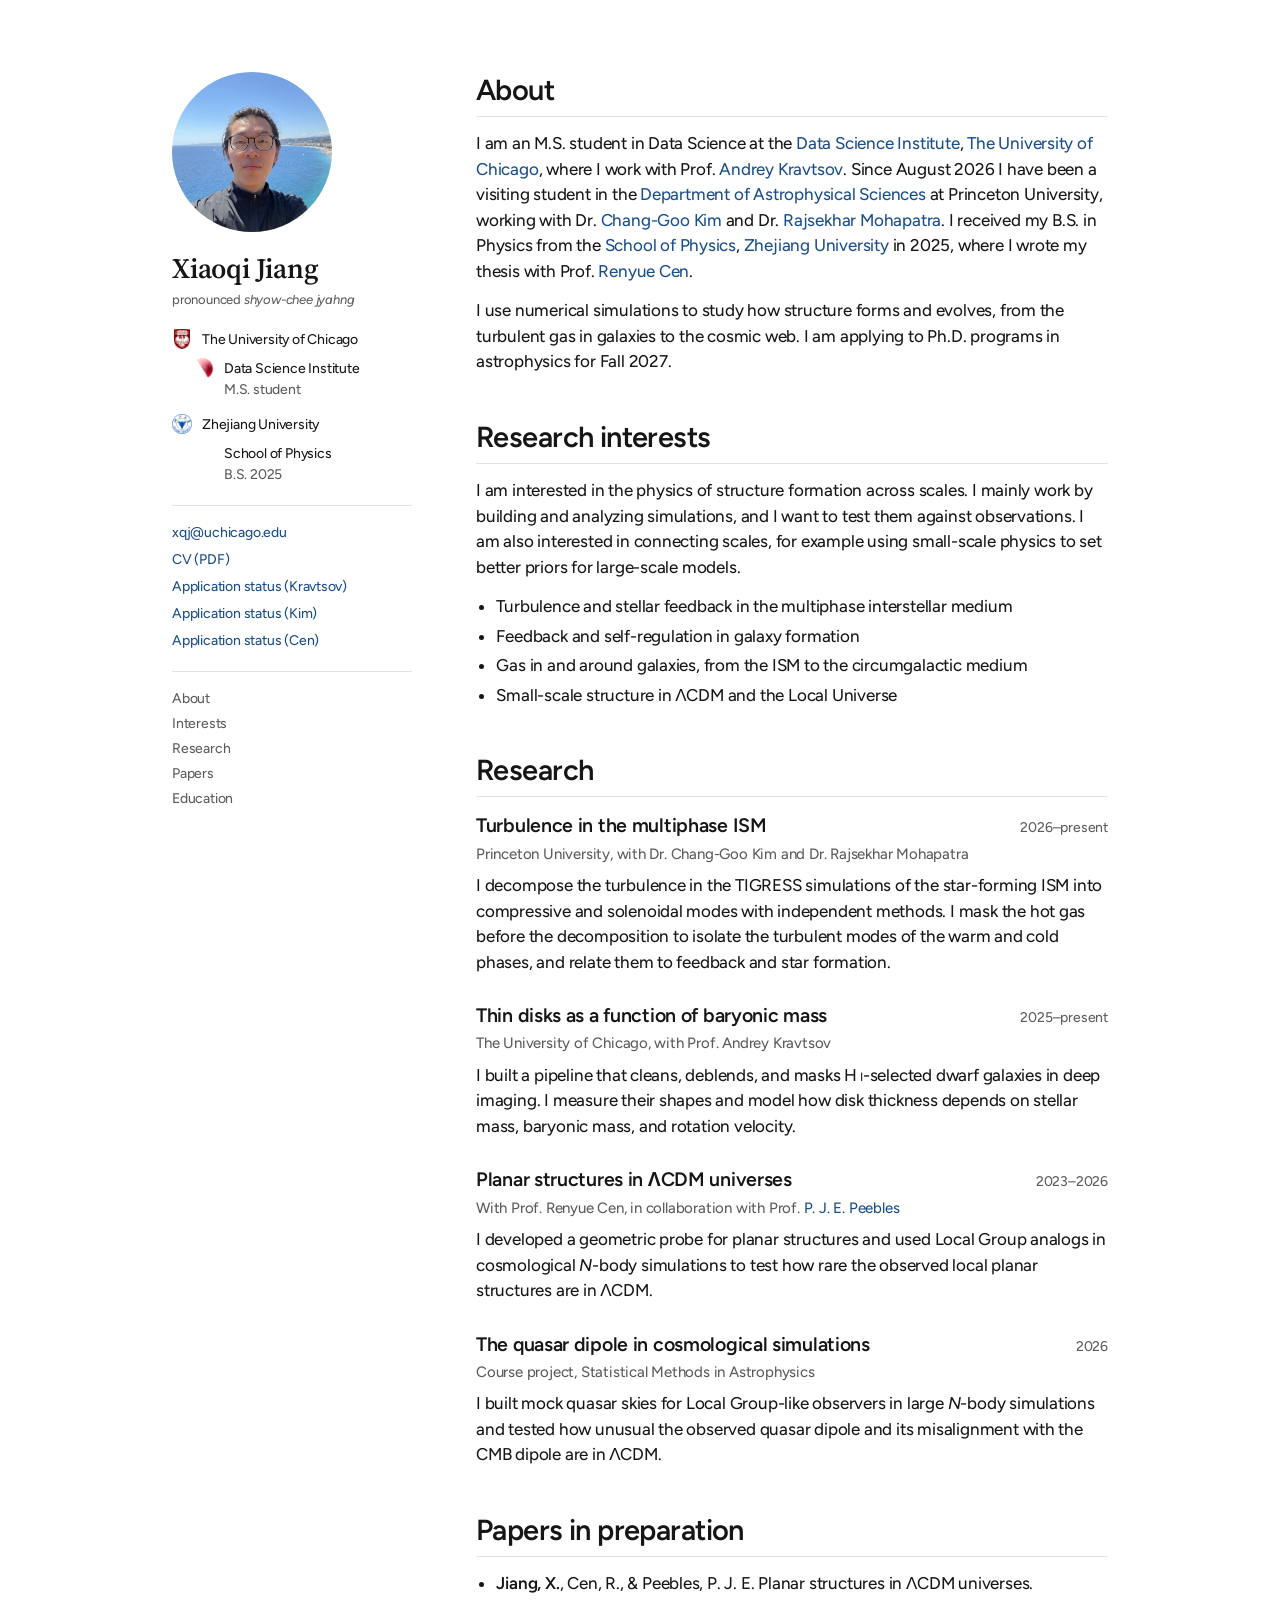
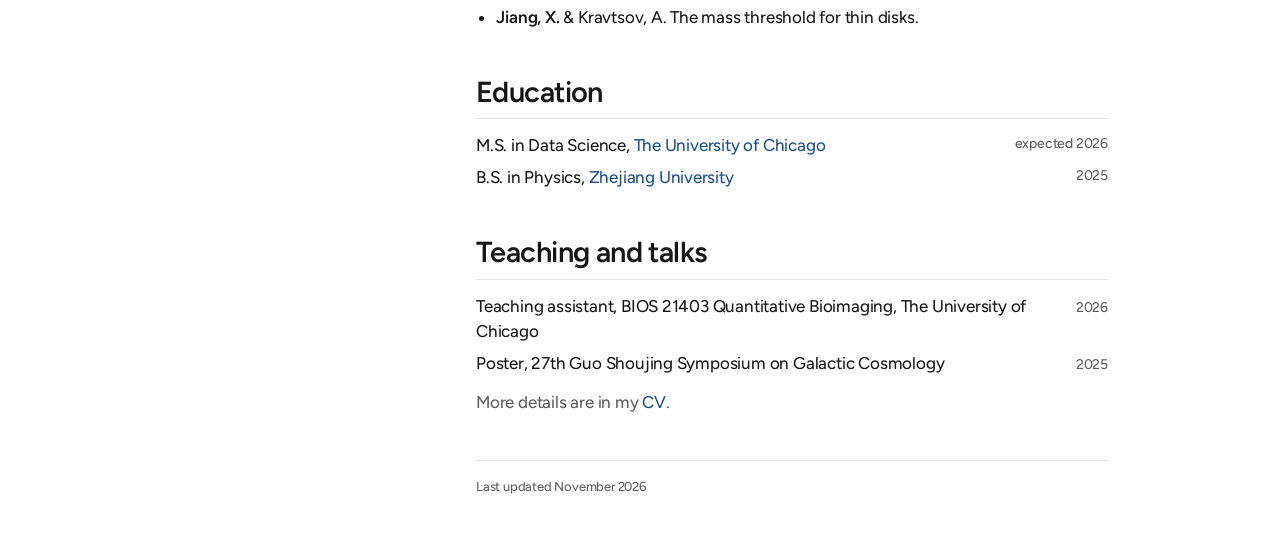
==== index.html @ a70be1e3 "Applications: one page per recommender; homepage links" ====
<!doctype html>
<html lang="en">
<head>
  <meta charset="utf-8">
  <meta name="viewport" content="width=device-width, initial-scale=1">
  <title>Xiaoqi Jiang</title>
  <meta name="description" content="Xiaoqi Jiang. Astrophysics, numerical simulations, turbulence in the interstellar medium, and structure formation.">
  <link rel="preconnect" href="https://fonts.googleapis.com">
  <link rel="preconnect" href="https://fonts.gstatic.com" crossorigin>
  <link href="https://fonts.googleapis.com/css2?family=Figtree:ital,wght@0,300..800;1,300..800&family=Source+Serif+4:opsz,wght@8..60,600&display=swap" rel="stylesheet">
  <link rel="stylesheet" href="style.css">
</head>
<body>
  <div class="page">

    <aside class="sidebar">
      <img class="avatar" src="photo.jpg" alt="Xiaoqi Jiang">
      <h1 class="name">Xiaoqi Jiang</h1>
      <p class="pron">pronounced <em>shyow-chee jyahng</em></p>
      <div class="affil">
        <div class="org"><img src="img/uchicago.png" alt=""><span><a href="https://www.uchicago.edu/">The University of Chicago</a></span></div>
        <div class="org sub"><img src="img/dsi.png" alt=""><span><a href="https://datascience.uchicago.edu/">Data Science Institute</a><br><span class="deg">M.S. student</span></span></div>
        <div class="org prev"><img src="img/zju.png" alt=""><span><a href="https://www.zju.edu.cn/english/">Zhejiang University</a></span></div>
        <div class="org sub"><span></span><span><a href="https://physics.zju.edu.cn/">School of Physics</a><br><span class="deg">B.S. 2025</span></span></div>
      </div>

      <ul class="links">
        <li><a href="mailto:xqj@uchicago.edu">xqj@uchicago.edu</a></li>
        <li><a href="CV_Xiaoqi_Jiang.pdf">CV (PDF)</a></li>
        <li><a href="applications/kravtsov/">Application status (Kravtsov)</a></li>
        <li><a href="applications/kim/">Application status (Kim)</a></li>
        <li><a href="applications/cen/">Application status (Cen)</a></li>
        <!-- <li><a href="https://orcid.org/0000-0000-0000-0000">ORCID</a></li> -->
        <!-- <li><a href="https://ui.adsabs.harvard.edu/">ADS</a></li> -->
      </ul>

      <nav class="toc">
        <a href="#about">About</a>
        <a href="#interests">Interests</a>
        <a href="#research">Research</a>
        <a href="#papers">Papers</a>
        <a href="#education">Education</a>
      </nav>
    </aside>

    <main>

      <section id="about">
        <h2>About</h2>
        <p>
          I am an M.S. student in Data Science at the <a href="https://datascience.uchicago.edu/">Data Science Institute</a>,
          <a href="https://www.uchicago.edu/">The University of Chicago</a>, where I work with Prof. <a href="https://astro.uchicago.edu/~andrey/">Andrey Kravtsov</a>.
          Since August 2026 I have been a visiting student in the <a href="https://web.astro.princeton.edu/">Department of Astrophysical Sciences</a>
          at Princeton University, working with Dr. <a href="https://changgoo.github.io/">Chang-Goo Kim</a> and Dr. <a href="https://rajsekhar33.github.io/">Rajsekhar Mohapatra</a>.
          I received my B.S. in Physics from the <a href="https://physics.zju.edu.cn/">School of Physics</a>, <a href="https://www.zju.edu.cn/english/">Zhejiang University</a> in 2025,
          where I wrote my thesis with Prof. <a href="https://person.zju.edu.cn/0021210">Renyue Cen</a>.
        </p>
        <p>
          I use numerical simulations to study how structure forms and evolves, from the turbulent gas
          in galaxies to the cosmic web. I am applying to Ph.D. programs in astrophysics for Fall 2027.
        </p>
      </section>

      <section id="interests">
        <h2>Research interests</h2>
        <p>
          I am interested in the physics of structure formation across scales. I mainly work by building
          and analyzing simulations, and I want to test them against observations. I am also interested in
          connecting scales, for example using small-scale physics to set better priors for large-scale models.
        </p>
        <ul class="topics">
          <li>Turbulence and stellar feedback in the multiphase interstellar medium</li>
          <li>Feedback and self-regulation in galaxy formation</li>
          <li>Gas in and around galaxies, from the ISM to the circumgalactic medium</li>
          <li>Small-scale structure in &Lambda;CDM and the Local Universe</li>
        </ul>
      </section>

      <section id="research">
        <h2>Research</h2>

        <article class="project">
          <header>
            <h3>Turbulence in the multiphase ISM</h3>
            <span class="date">2026&ndash;present</span>
          </header>
          <p class="meta">Princeton University, with Dr. Chang-Goo Kim and Dr. Rajsekhar Mohapatra</p>
          <p>
            I decompose the turbulence in the TIGRESS simulations of the star-forming ISM into compressive
            and solenoidal modes with independent methods. I mask the hot gas before the decomposition to
            isolate the turbulent modes of the warm and cold phases, and relate them to feedback and star formation.
          </p>
        </article>

        <article class="project">
          <header>
            <h3>Thin disks as a function of baryonic mass</h3>
            <span class="date">2025&ndash;present</span>
          </header>
          <p class="meta">The University of Chicago, with Prof. Andrey Kravtsov</p>
          <p>
            I built a pipeline that cleans, deblends, and masks H&thinsp;<span class="sc">i</span>-selected
            dwarf galaxies in deep imaging. I measure their shapes and model how disk thickness depends on
            stellar mass, baryonic mass, and rotation velocity.
          </p>
        </article>

        <article class="project">
          <header>
            <h3>Planar structures in &Lambda;CDM universes</h3>
            <span class="date">2023&ndash;2026</span>
          </header>
          <p class="meta">With Prof. Renyue Cen, in collaboration with Prof. <a href="https://phy.princeton.edu/people/p-james-peebles">P. J. E. Peebles</a></p>
          <p>
            I developed a geometric probe for planar structures and used Local Group analogs in cosmological
            <em>N</em>-body simulations to test how rare the observed local planar structures are in &Lambda;CDM.
          </p>
        </article>

        <article class="project">
          <header>
            <h3>The quasar dipole in cosmological simulations</h3>
            <span class="date">2026</span>
          </header>
          <p class="meta">Course project, Statistical Methods in Astrophysics</p>
          <p>
            I built mock quasar skies for Local Group-like observers in large <em>N</em>-body simulations and
            tested how unusual the observed quasar dipole and its misalignment with the CMB dipole are in &Lambda;CDM.
          </p>
        </article>
      </section>

      <section id="papers">
        <h2>Papers in preparation</h2>
        <ul class="papers">
          <li><strong>Jiang, X.</strong>, Cen, R., &amp; Peebles, P. J. E. Planar structures in &Lambda;CDM universes.</li>
          <li><strong>Jiang, X.</strong> &amp; Kravtsov, A. The mass threshold for thin disks.</li>
        </ul>
      </section>

      <section id="education">
        <h2>Education</h2>
        <dl class="edu">
          <dt>M.S. in Data Science, <a href="https://www.uchicago.edu/">The University of Chicago</a></dt>
          <dd>expected 2026</dd>
          <dt>B.S. in Physics, <a href="https://www.zju.edu.cn/english/">Zhejiang University</a></dt>
          <dd>2025</dd>
        </dl>
      </section>

      <section id="other">
        <h2>Teaching and talks</h2>
        <ul class="plain">
          <li>Teaching assistant, BIOS 21403 Quantitative Bioimaging, The University of Chicago <span class="date">2026</span></li>
          <li>Poster, 27th Guo Shoujing Symposium on Galactic Cosmology <span class="date">2025</span></li>
        </ul>
        <p class="note">More details are in my <a href="CV_Xiaoqi_Jiang.pdf">CV</a>.</p>
      </section>

      <footer>Last updated November 2026</footer>
    </main>

  </div>
</body>
</html>
---- style.css ----
:root {
  color-scheme: light;
  --bg: #ffffff;
  --text: #161616;
  --muted: #5c5c5c;
  --rule: #e3e3e3;
  --accent: #1a4e8a;
  --font: Figtree, -apple-system, "Helvetica Neue", Arial, sans-serif;
}

* { box-sizing: border-box; }

html { scroll-behavior: smooth; }

body {
  margin: 0;
  background: var(--bg);
  color: var(--text);
  font-family: var(--font);
  font-size: 17px;
  font-weight: 450;
  line-height: 1.5;
  letter-spacing: -0.012em;
  -webkit-font-smoothing: antialiased;
}

a { color: var(--accent); text-decoration: none; }
a:hover { text-decoration: underline; text-underline-offset: 2px; }

.page {
  max-width: 1000px;
  margin: 0 auto;
  padding: 72px 32px 48px;
  display: grid;
  grid-template-columns: 240px 1fr;
  gap: 64px;
}

/* sidebar */

.sidebar {
  position: sticky;
  top: 72px;
  align-self: start;
  font-size: 14px;
  line-height: 1.5;
}

.avatar {
  display: block;
  width: 160px;
  height: 160px;
  border-radius: 50%;
  object-fit: cover;
  margin-bottom: 20px;
}

.name {
  font-family: "Source Serif 4", Georgia, "Times New Roman", serif;
  font-weight: 600;
  font-size: 28px;
  line-height: 1.2;
  margin: 0 0 4px;
}

.pron { color: var(--muted); margin: 0 0 20px; font-size: 13px; }

.affil { margin: 0; }
.org {
  display: grid;
  grid-template-columns: 22px 1fr;
  column-gap: 8px;
  align-items: start;
}
.org img { width: 20px; height: 20px; object-fit: contain; margin-top: 0; }
.org.sub { margin: 8px 0 0 22px; }
.org .deg { color: var(--muted); }
.org.prev { margin-top: 14px; }
.org a { color: var(--text); }
.org a:hover { color: var(--accent); }
strong, b { font-weight: 600; }

.links {
  list-style: none;
  padding: 16px 0 0;
  margin: 20px 0 0;
  border-top: 1px solid var(--rule);
}
.links li { margin-bottom: 6px; }

.toc {
  display: flex;
  flex-direction: column;
  gap: 4px;
  margin-top: 20px;
  padding-top: 16px;
  border-top: 1px solid var(--rule);
}
.toc a { color: var(--muted); }
.toc a:hover { color: var(--accent); text-decoration: none; }

/* main */

main { min-width: 0; }

section { margin-bottom: 44px; }

h2 {
  font-size: 29px;
  font-weight: 600;
  line-height: 1.25;
  letter-spacing: -0.02em;
  margin: 0 0 14px;
  padding-bottom: 8px;
  border-bottom: 1px solid var(--rule);
}

p { margin: 0 0 14px; }

.topics { margin: 8px 0 0; padding-left: 1.2em; }
.topics li { margin-bottom: 4px; }

.project { margin-bottom: 26px; }
.project header {
  display: flex;
  justify-content: space-between;
  align-items: baseline;
  gap: 16px;
}
.project h3 {
  font-size: 19.5px;
  letter-spacing: -0.015em;
  font-weight: 600;
  margin: 0;
}
.meta {
  color: var(--muted);
  font-size: 15px;
  margin: 2px 0 8px;
}

.date {
  font-size: 14px;
  color: var(--muted);
  white-space: nowrap;
}

.papers { padding-left: 1.2em; margin: 0; }
.papers li { margin-bottom: 8px; }

.edu {
  display: grid;
  grid-template-columns: 1fr auto;
  gap: 6px 16px;
  margin: 0;
}
.edu dd { margin: 0; text-align: right; font-size: 14px; color: var(--muted); align-self: baseline; }

.plain { list-style: none; padding: 0; margin: 0 0 14px; }
.plain li {
  display: flex;
  justify-content: space-between;
  align-items: baseline;
  gap: 16px;
  margin-bottom: 6px;
}

.note { color: var(--muted); }

.sc { font-variant: small-caps; }

footer {
  font-size: 13px;
  color: var(--muted);
  border-top: 1px solid var(--rule);
  padding-top: 16px;
}

/* narrow screens */

@media (max-width: 760px) {
  .page {
    grid-template-columns: 1fr;
    gap: 32px;
    padding: 40px 22px 32px;
  }
  .sidebar { position: static; }
  .toc { flex-direction: row; flex-wrap: wrap; gap: 4px 16px; }
  .project header, .plain li { flex-direction: column; gap: 0; }
}
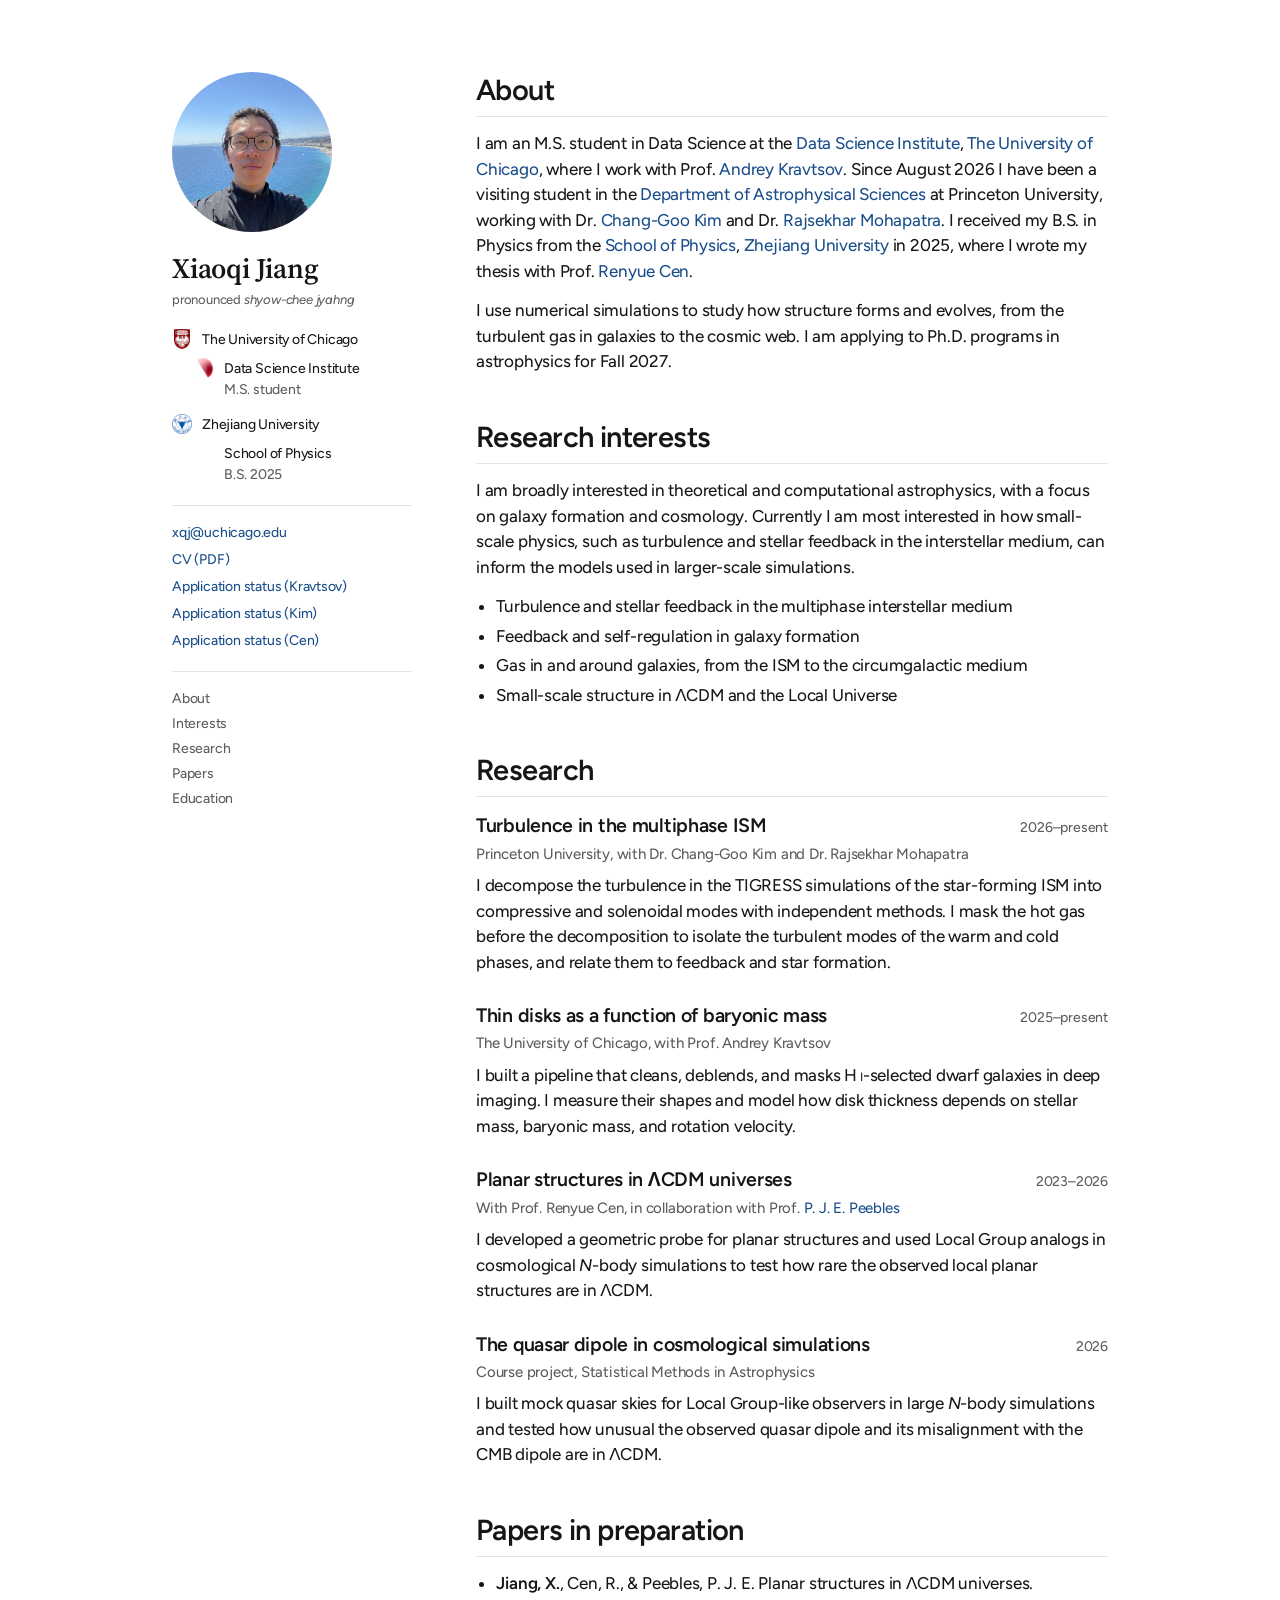
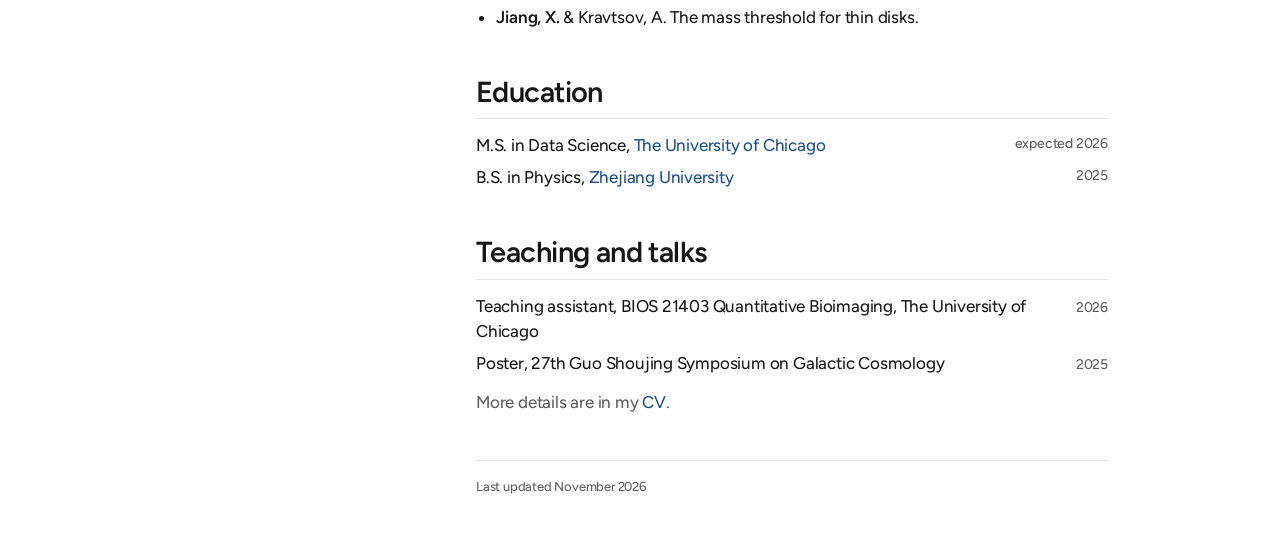
==== commit 0e7cfd8c: "Broaden research interests paragraph" ====
--- a/index.html
+++ b/index.html
@@ -64,9 +64,10 @@
       <section id="interests">
         <h2>Research interests</h2>
         <p>
-          I am interested in the physics of structure formation across scales. I mainly work by building
-          and analyzing simulations, and I want to test them against observations. I am also interested in
-          connecting scales, for example using small-scale physics to set better priors for large-scale models.
+          I am broadly interested in theoretical and computational astrophysics, with a focus on galaxy
+          formation and cosmology. Currently I am most interested in how small-scale physics, such as
+          turbulence and stellar feedback in the interstellar medium, can inform the models used in
+          larger-scale simulations.
         </p>
         <ul class="topics">
           <li>Turbulence and stellar feedback in the multiphase interstellar medium</li>
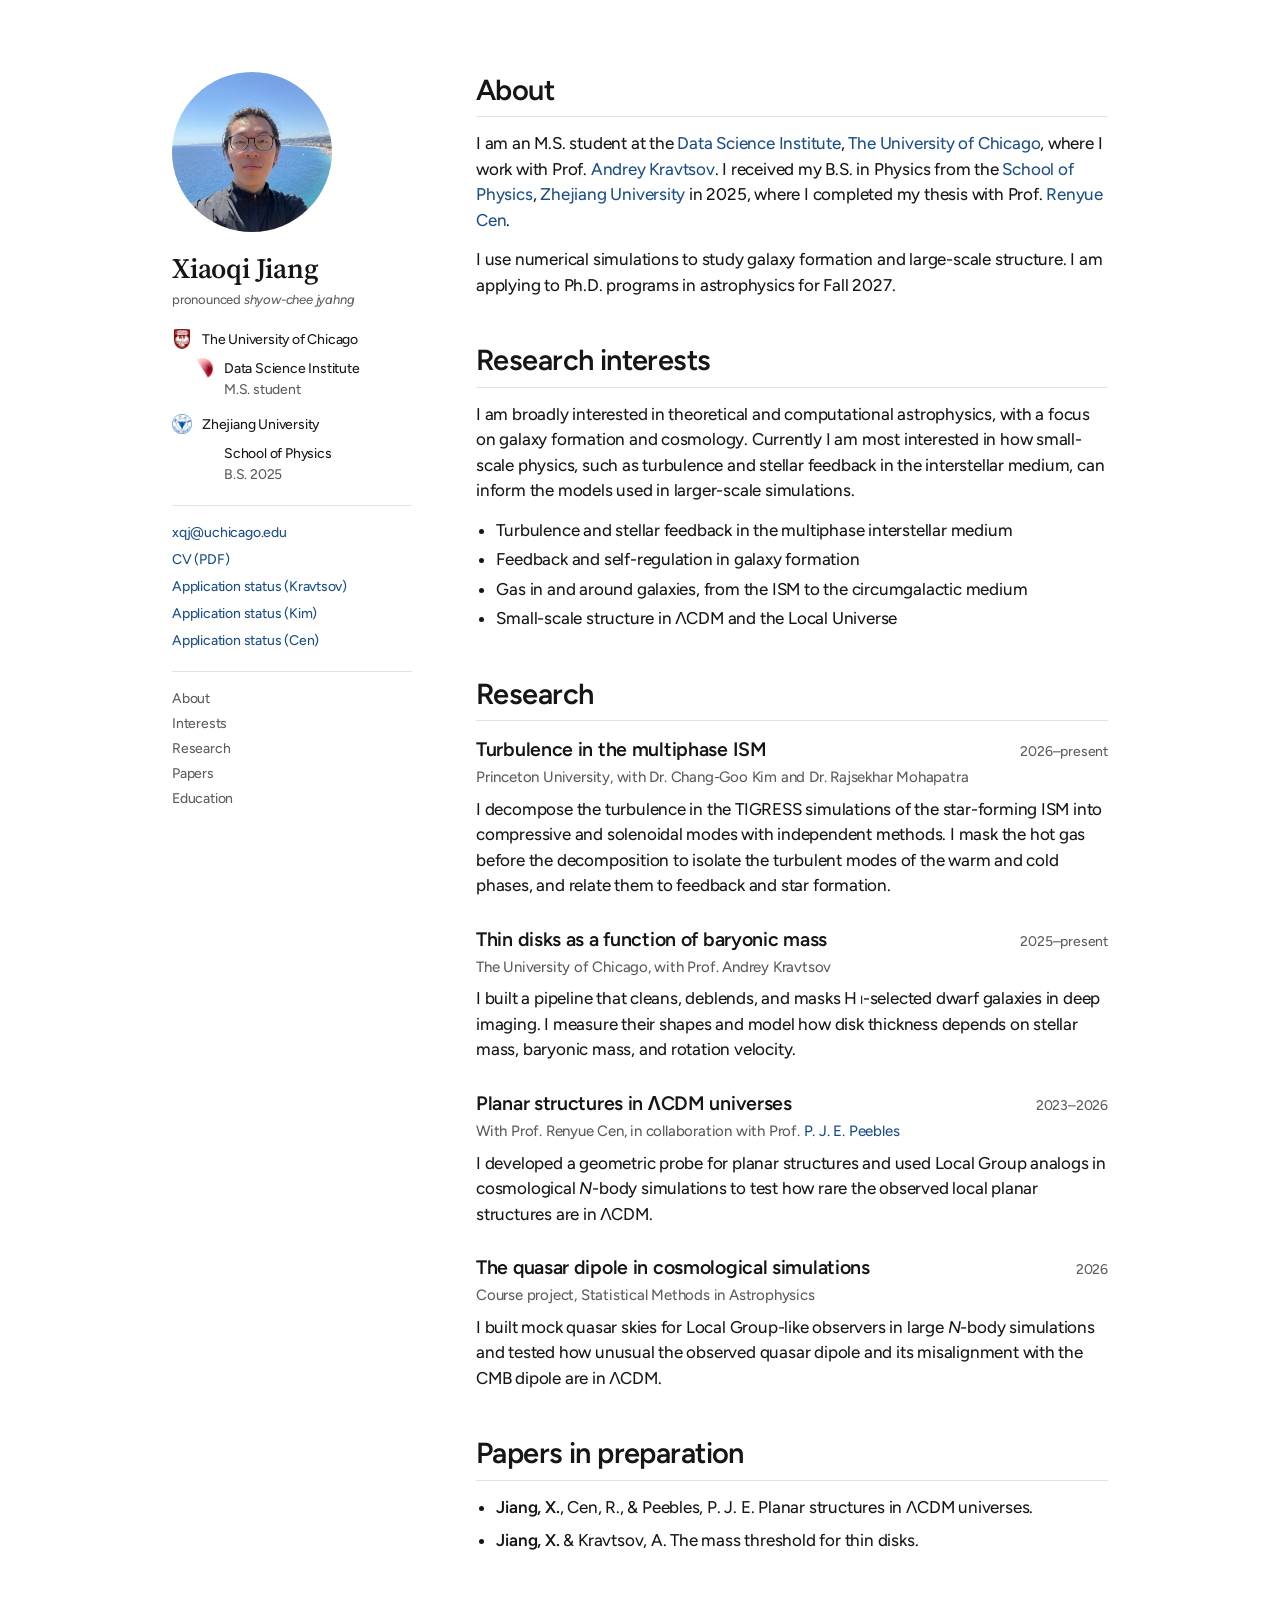
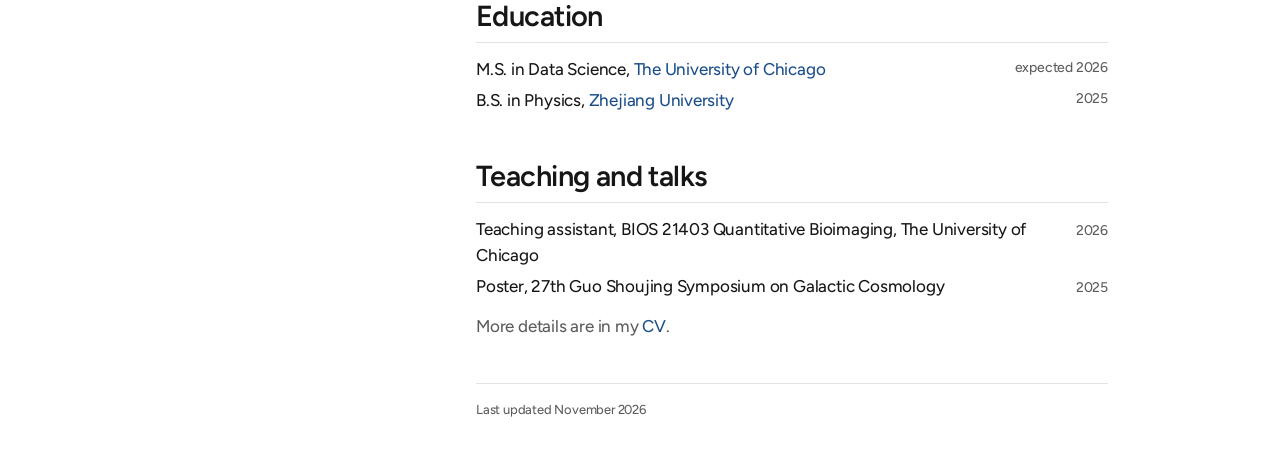
==== commit 8afdbd8e: "Update About section" ====
--- a/index.html
+++ b/index.html
@@ -48,16 +48,14 @@
       <section id="about">
         <h2>About</h2>
         <p>
-          I am an M.S. student in Data Science at the <a href="https://datascience.uchicago.edu/">Data Science Institute</a>,
+          I am an M.S. student at the <a href="https://datascience.uchicago.edu/">Data Science Institute</a>,
           <a href="https://www.uchicago.edu/">The University of Chicago</a>, where I work with Prof. <a href="https://astro.uchicago.edu/~andrey/">Andrey Kravtsov</a>.
-          Since August 2026 I have been a visiting student in the <a href="https://web.astro.princeton.edu/">Department of Astrophysical Sciences</a>
-          at Princeton University, working with Dr. <a href="https://changgoo.github.io/">Chang-Goo Kim</a> and Dr. <a href="https://rajsekhar33.github.io/">Rajsekhar Mohapatra</a>.
           I received my B.S. in Physics from the <a href="https://physics.zju.edu.cn/">School of Physics</a>, <a href="https://www.zju.edu.cn/english/">Zhejiang University</a> in 2025,
-          where I wrote my thesis with Prof. <a href="https://person.zju.edu.cn/0021210">Renyue Cen</a>.
+          where I completed my thesis with Prof. <a href="https://person.zju.edu.cn/0021210">Renyue Cen</a>.
         </p>
         <p>
-          I use numerical simulations to study how structure forms and evolves, from the turbulent gas
-          in galaxies to the cosmic web. I am applying to Ph.D. programs in astrophysics for Fall 2027.
+          I use numerical simulations to study galaxy formation and large-scale structure.
+          I am applying to Ph.D. programs in astrophysics for Fall 2027.
         </p>
       </section>
 
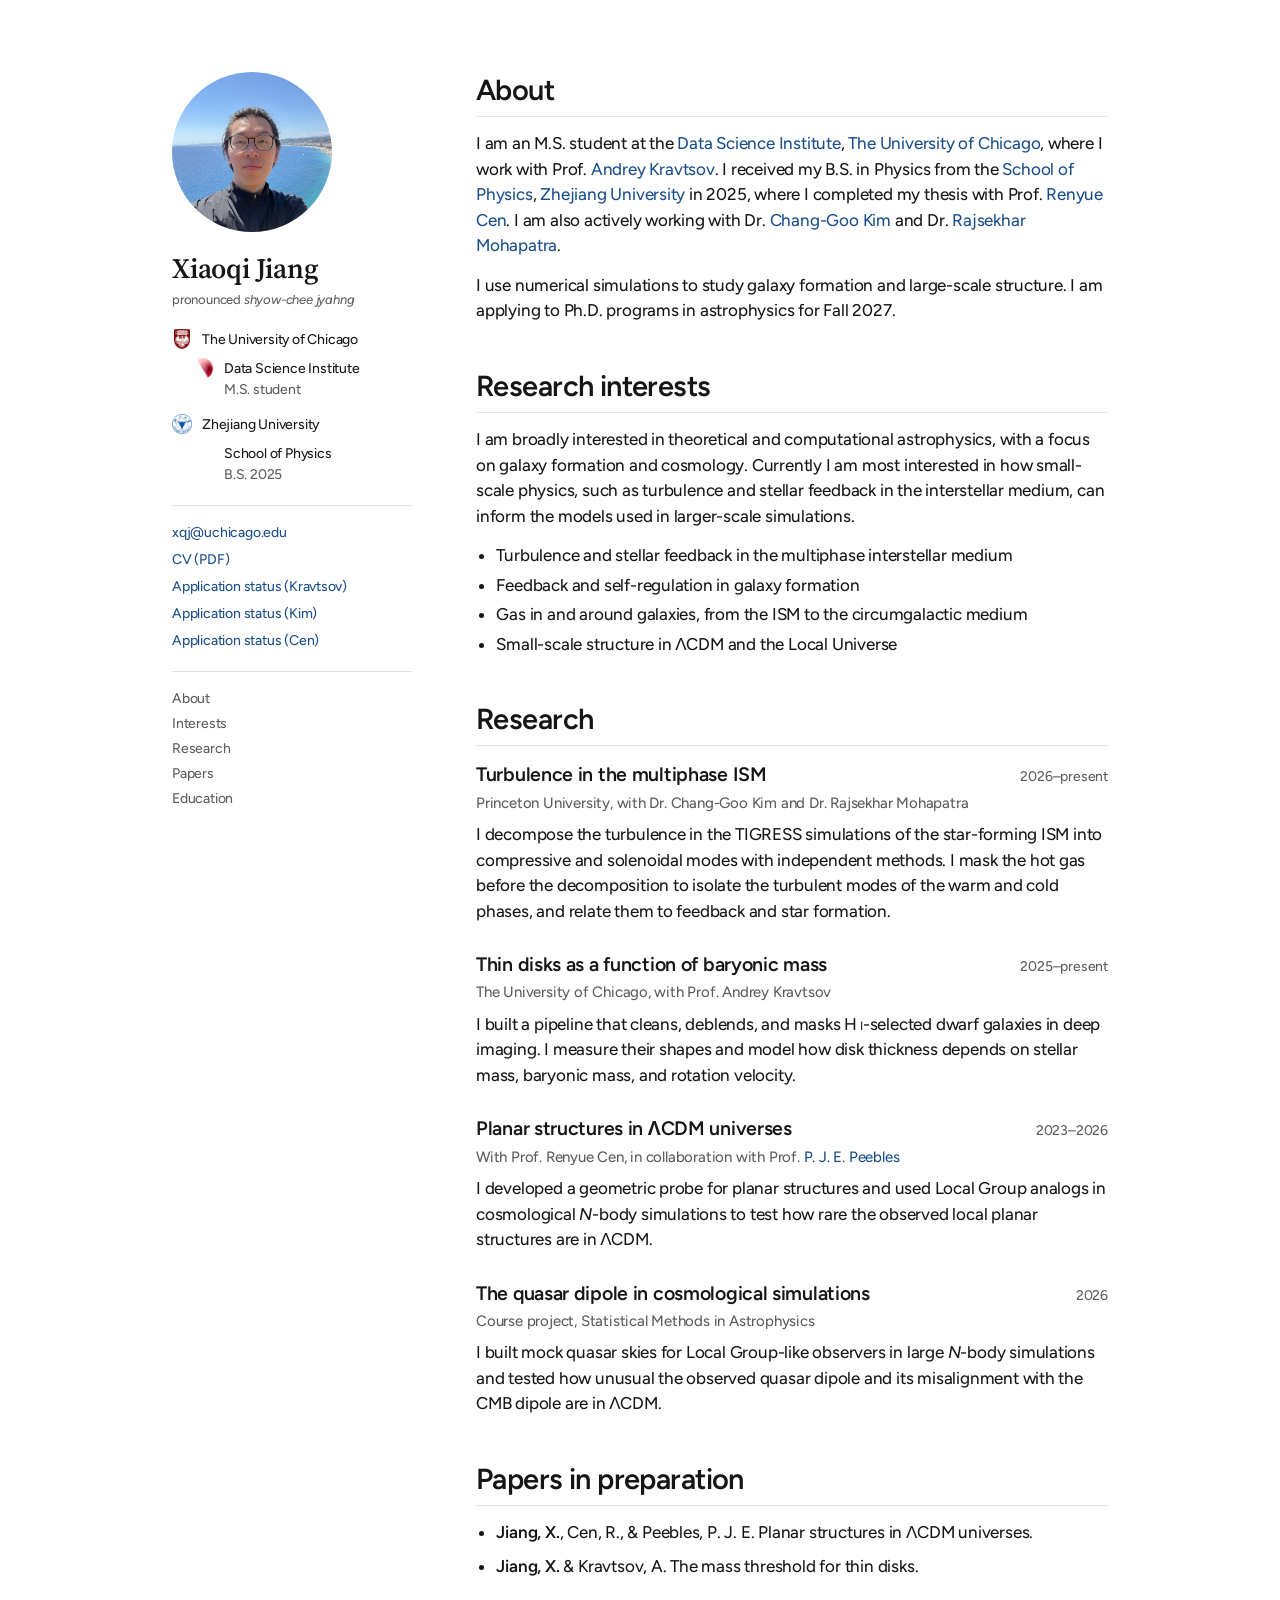
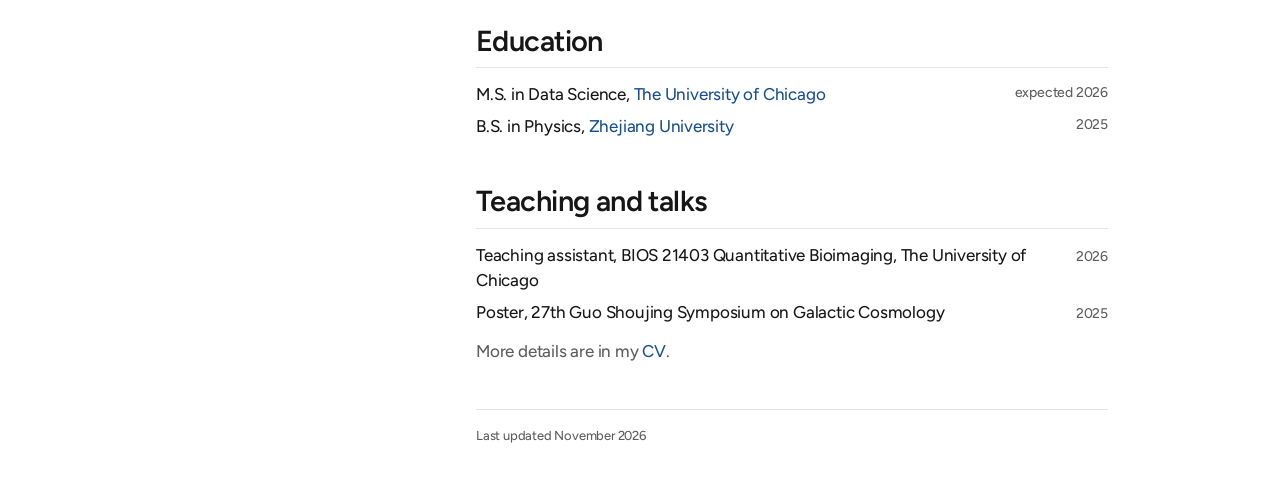
==== commit 26af61b7: "Mention current collaborators in About" ====
--- a/index.html
+++ b/index.html
@@ -52,6 +52,7 @@
           <a href="https://www.uchicago.edu/">The University of Chicago</a>, where I work with Prof. <a href="https://astro.uchicago.edu/~andrey/">Andrey Kravtsov</a>.
           I received my B.S. in Physics from the <a href="https://physics.zju.edu.cn/">School of Physics</a>, <a href="https://www.zju.edu.cn/english/">Zhejiang University</a> in 2025,
           where I completed my thesis with Prof. <a href="https://person.zju.edu.cn/0021210">Renyue Cen</a>.
+          I am also actively working with Dr. <a href="https://changgoo.github.io/">Chang-Goo Kim</a> and Dr. <a href="https://rajsekhar33.github.io/">Rajsekhar Mohapatra</a>.
         </p>
         <p>
           I use numerical simulations to study galaxy formation and large-scale structure.
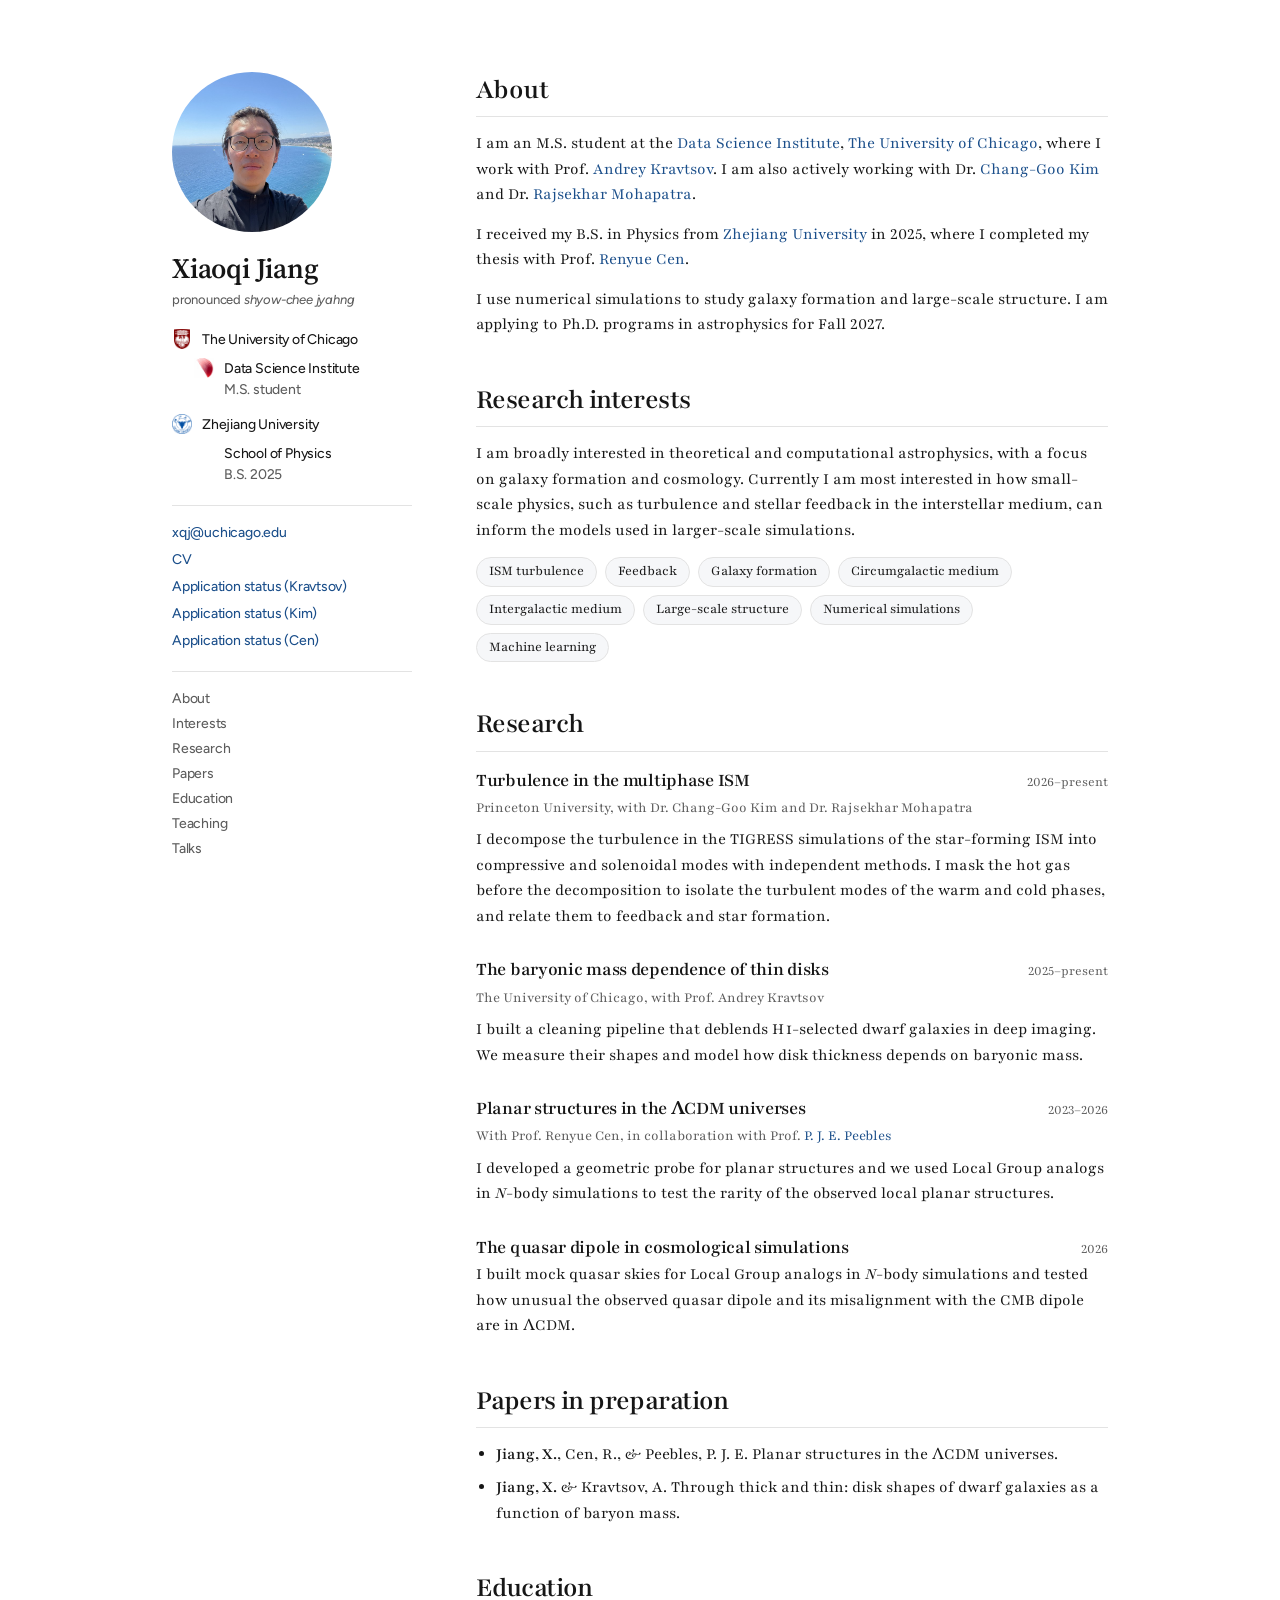
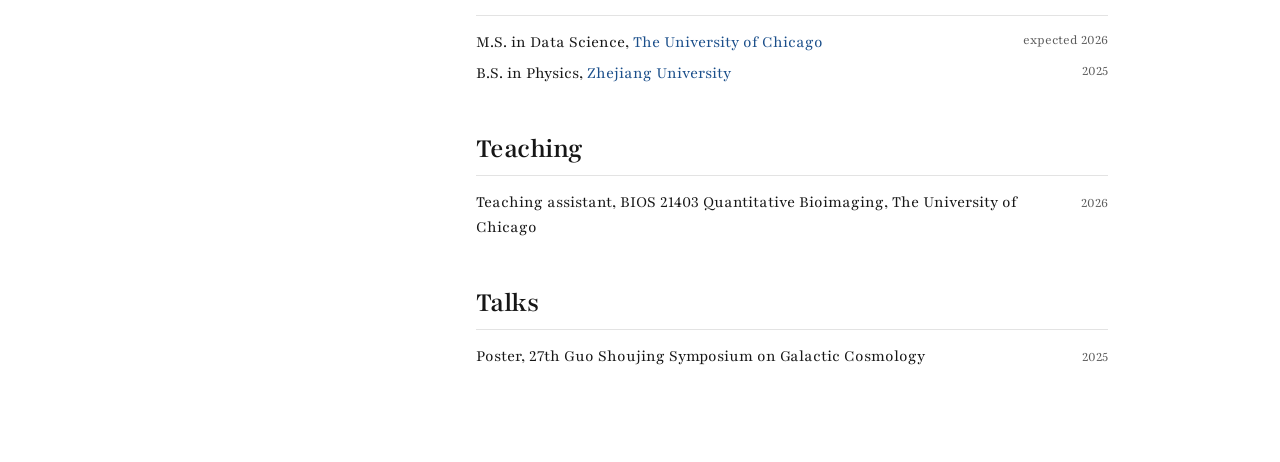
==== commit be99b35a: "Restructure homepage sections, switch main column to Playfair" ====
--- a/index.html
+++ b/index.html
@@ -7,7 +7,8 @@
   <meta name="description" content="Xiaoqi Jiang. Astrophysics, numerical simulations, turbulence in the interstellar medium, and structure formation.">
   <link rel="preconnect" href="https://fonts.googleapis.com">
   <link rel="preconnect" href="https://fonts.gstatic.com" crossorigin>
-  <link href="https://fonts.googleapis.com/css2?family=Figtree:ital,wght@0,300..800;1,300..800&family=Source+Serif+4:opsz,wght@8..60,600&display=swap" rel="stylesheet">
+  <link href="https://fonts.googleapis.com/css2?family=Figtree:ital,wght@0,300..800;1,300..800&family=Source+Serif+4:opsz,wght@8..60,600&family=Playfair:ital,opsz,wght@0,5..1200,300..800;1,5..1200,300..800&display=swap" rel="stylesheet">
+  <link href="https://fonts.googleapis.com/css2?family=STIX+Two+Text&text=%CE%9B&display=swap" rel="stylesheet">
   <link rel="stylesheet" href="style.css">
 </head>
 <body>
@@ -26,7 +27,7 @@
 
       <ul class="links">
         <li><a href="mailto:xqj@uchicago.edu">xqj@uchicago.edu</a></li>
-        <li><a href="CV_Xiaoqi_Jiang.pdf">CV (PDF)</a></li>
+        <li><a href="CV_Xiaoqi_Jiang.pdf">CV</a></li>
         <li><a href="applications/kravtsov/">Application status (Kravtsov)</a></li>
         <li><a href="applications/kim/">Application status (Kim)</a></li>
         <li><a href="applications/cen/">Application status (Cen)</a></li>
@@ -40,6 +41,8 @@
         <a href="#research">Research</a>
         <a href="#papers">Papers</a>
         <a href="#education">Education</a>
+        <a href="#teaching">Teaching</a>
+        <a href="#talks">Talks</a>
       </nav>
     </aside>
 
@@ -50,9 +53,11 @@
         <p>
           I am an M.S. student at the <a href="https://datascience.uchicago.edu/">Data Science Institute</a>,
           <a href="https://www.uchicago.edu/">The University of Chicago</a>, where I work with Prof. <a href="https://astro.uchicago.edu/~andrey/">Andrey Kravtsov</a>.
-          I received my B.S. in Physics from the <a href="https://physics.zju.edu.cn/">School of Physics</a>, <a href="https://www.zju.edu.cn/english/">Zhejiang University</a> in 2025,
+          I am also actively working with Dr. <a href="https://changgoo.github.io/">Chang-Goo Kim</a> and Dr. <a href="https://rajsekhar33.github.io/">Rajsekhar Mohapatra</a>.
+        </p>
+        <p>
+          I received my B.S. in Physics from <a href="https://www.zju.edu.cn/english/">Zhejiang University</a> in 2025,
           where I completed my thesis with Prof. <a href="https://person.zju.edu.cn/0021210">Renyue Cen</a>.
-          I am also actively working with Dr. <a href="https://changgoo.github.io/">Chang-Goo Kim</a> and Dr. <a href="https://rajsekhar33.github.io/">Rajsekhar Mohapatra</a>.
         </p>
         <p>
           I use numerical simulations to study galaxy formation and large-scale structure.
@@ -68,11 +73,15 @@
           turbulence and stellar feedback in the interstellar medium, can inform the models used in
           larger-scale simulations.
         </p>
-        <ul class="topics">
-          <li>Turbulence and stellar feedback in the multiphase interstellar medium</li>
-          <li>Feedback and self-regulation in galaxy formation</li>
-          <li>Gas in and around galaxies, from the ISM to the circumgalactic medium</li>
-          <li>Small-scale structure in &Lambda;CDM and the Local Universe</li>
+        <ul class="tags">
+          <li>ISM turbulence</li>
+          <li>Feedback</li>
+          <li>Galaxy formation</li>
+          <li>Circumgalactic medium</li>
+          <li>Intergalactic medium</li>
+          <li>Large-scale structure</li>
+          <li>Numerical simulations</li>
+          <li>Machine learning</li>
         </ul>
       </section>
 
@@ -94,26 +103,25 @@
 
         <article class="project">
           <header>
-            <h3>Thin disks as a function of baryonic mass</h3>
+            <h3>The baryonic mass dependence of thin disks</h3>
             <span class="date">2025&ndash;present</span>
           </header>
           <p class="meta">The University of Chicago, with Prof. Andrey Kravtsov</p>
           <p>
-            I built a pipeline that cleans, deblends, and masks H&thinsp;<span class="sc">i</span>-selected
-            dwarf galaxies in deep imaging. I measure their shapes and model how disk thickness depends on
-            stellar mass, baryonic mass, and rotation velocity.
+            I built a cleaning pipeline that deblends H&thinsp;<span class="sc">i</span>-selected dwarf galaxies
+            in deep imaging. We measure their shapes and model how disk thickness depends on baryonic mass.
           </p>
         </article>
 
         <article class="project">
           <header>
-            <h3>Planar structures in &Lambda;CDM universes</h3>
+            <h3>Planar structures in the &Lambda;CDM universes</h3>
             <span class="date">2023&ndash;2026</span>
           </header>
           <p class="meta">With Prof. Renyue Cen, in collaboration with Prof. <a href="https://phy.princeton.edu/people/p-james-peebles">P. J. E. Peebles</a></p>
           <p>
-            I developed a geometric probe for planar structures and used Local Group analogs in cosmological
-            <em>N</em>-body simulations to test how rare the observed local planar structures are in &Lambda;CDM.
+            I developed a geometric probe for planar structures and we used Local Group analogs in
+            <em>N</em>-body simulations to test the rarity of the observed local planar structures.
           </p>
         </article>
 
@@ -122,10 +130,9 @@
             <h3>The quasar dipole in cosmological simulations</h3>
             <span class="date">2026</span>
           </header>
-          <p class="meta">Course project, Statistical Methods in Astrophysics</p>
           <p>
-            I built mock quasar skies for Local Group-like observers in large <em>N</em>-body simulations and
-            tested how unusual the observed quasar dipole and its misalignment with the CMB dipole are in &Lambda;CDM.
+            I built mock quasar skies for Local Group analogs in <em>N</em>-body simulations and tested how
+            unusual the observed quasar dipole and its misalignment with the CMB dipole are in &Lambda;CDM.
           </p>
         </article>
       </section>
@@ -133,8 +140,8 @@
       <section id="papers">
         <h2>Papers in preparation</h2>
         <ul class="papers">
-          <li><strong>Jiang, X.</strong>, Cen, R., &amp; Peebles, P. J. E. Planar structures in &Lambda;CDM universes.</li>
-          <li><strong>Jiang, X.</strong> &amp; Kravtsov, A. The mass threshold for thin disks.</li>
+          <li><strong>Jiang, X.</strong>, Cen, R., &amp; Peebles, P. J. E. Planar structures in the &Lambda;CDM universes.</li>
+          <li><strong>Jiang, X.</strong> &amp; Kravtsov, A. Through thick and thin: disk shapes of dwarf galaxies as a function of baryon mass.</li>
         </ul>
       </section>
 
@@ -148,16 +155,20 @@
         </dl>
       </section>
 
-      <section id="other">
-        <h2>Teaching and talks</h2>
+      <section id="teaching">
+        <h2>Teaching</h2>
         <ul class="plain">
           <li>Teaching assistant, BIOS 21403 Quantitative Bioimaging, The University of Chicago <span class="date">2026</span></li>
+        </ul>
+      </section>
+
+      <section id="talks">
+        <h2>Talks</h2>
+        <ul class="plain">
           <li>Poster, 27th Guo Shoujing Symposium on Galactic Cosmology <span class="date">2025</span></li>
         </ul>
-        <p class="note">More details are in my <a href="CV_Xiaoqi_Jiang.pdf">CV</a>.</p>
       </section>
 
-      <footer>Last updated November 2026</footer>
     </main>
 
   </div>
--- a/style.css
+++ b/style.css
@@ -101,7 +101,13 @@
 
 /* main */
 
-main { min-width: 0; }
+main {
+  min-width: 0;
+  font-family: Playfair, "STIX Two Text", Georgia, serif;
+  font-weight: 400;
+  letter-spacing: 0;
+  font-variant-numeric: lining-nums;
+}
 
 section { margin-bottom: 44px; }
 
@@ -117,8 +123,21 @@
 
 p { margin: 0 0 14px; }
 
-.topics { margin: 8px 0 0; padding-left: 1.2em; }
-.topics li { margin-bottom: 4px; }
+.tags {
+  list-style: none;
+  padding: 0;
+  margin: 4px 0 0;
+  display: flex;
+  flex-wrap: wrap;
+  gap: 8px;
+}
+.tags li {
+  font-size: 14.5px;
+  padding: 3px 12px;
+  border: 1px solid var(--rule);
+  border-radius: 999px;
+  background: #f6f7f9;
+}
 
 .project { margin-bottom: 26px; }
 .project header {
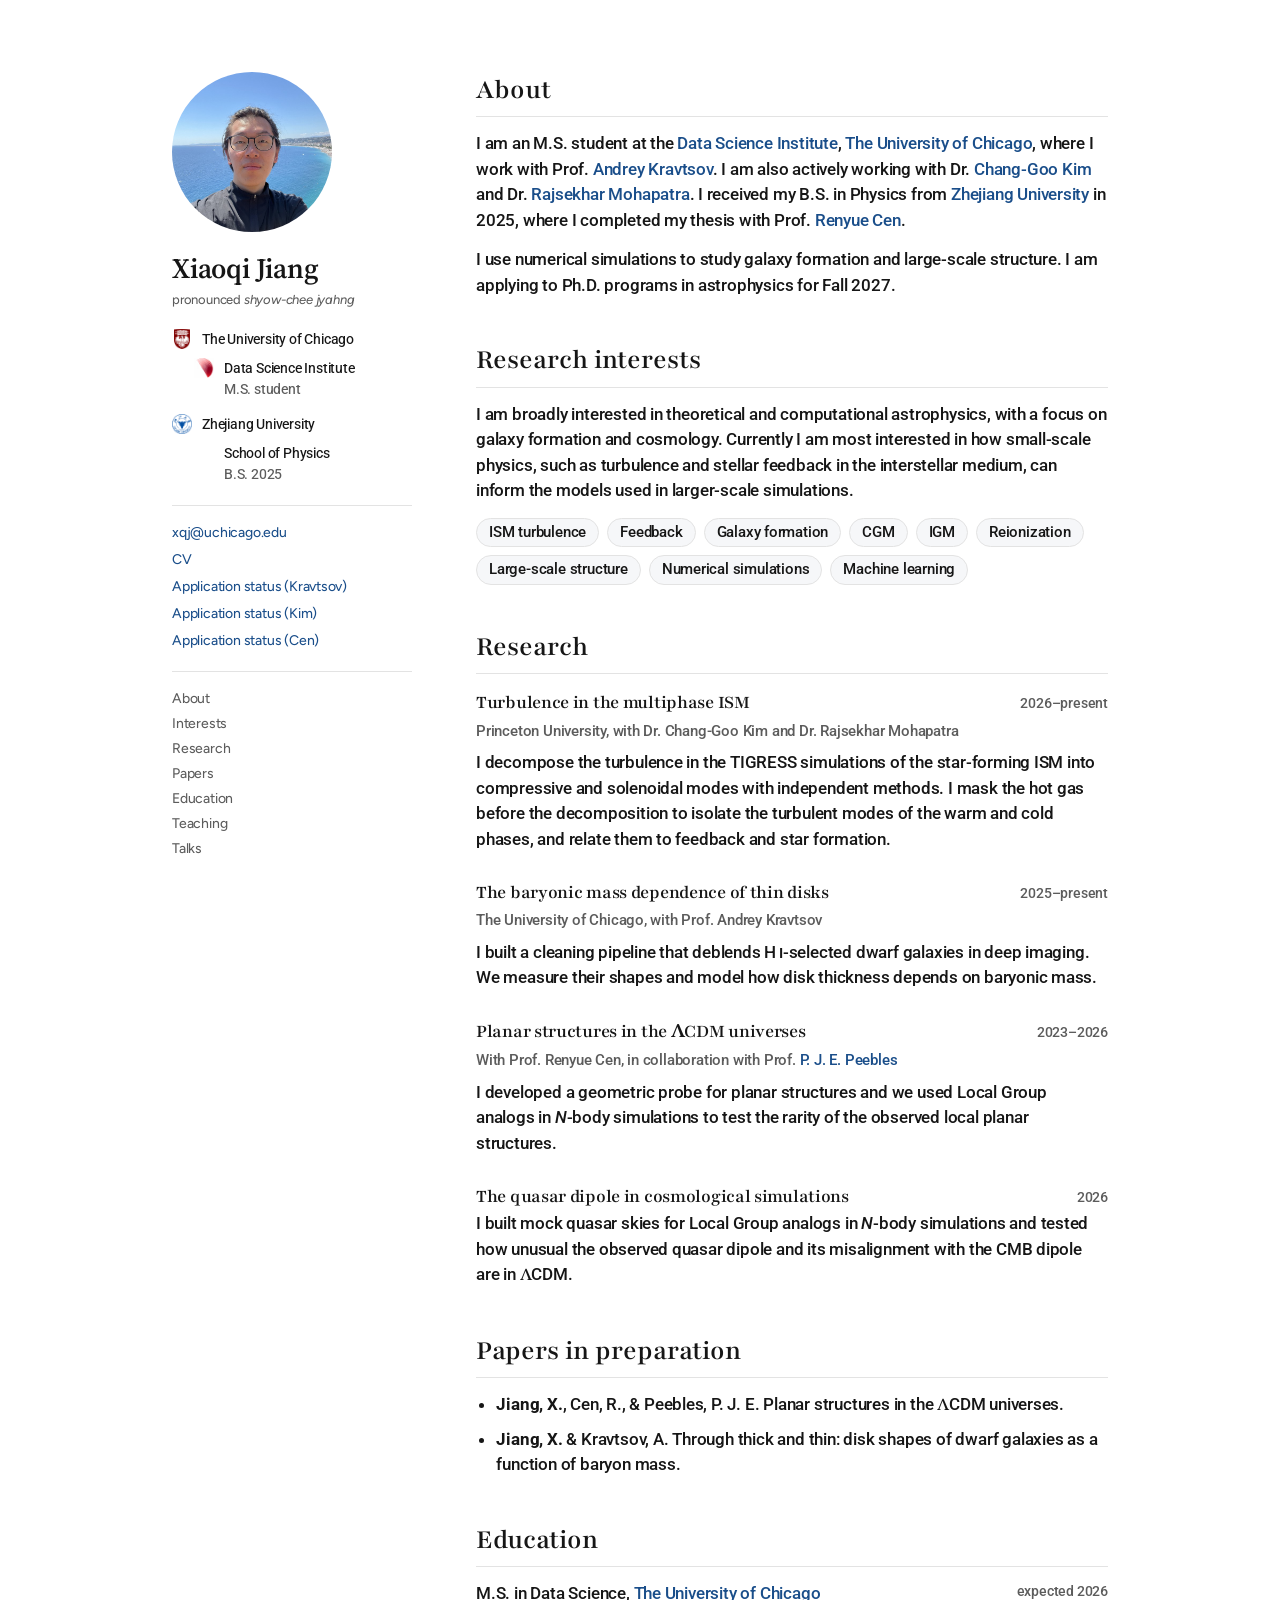
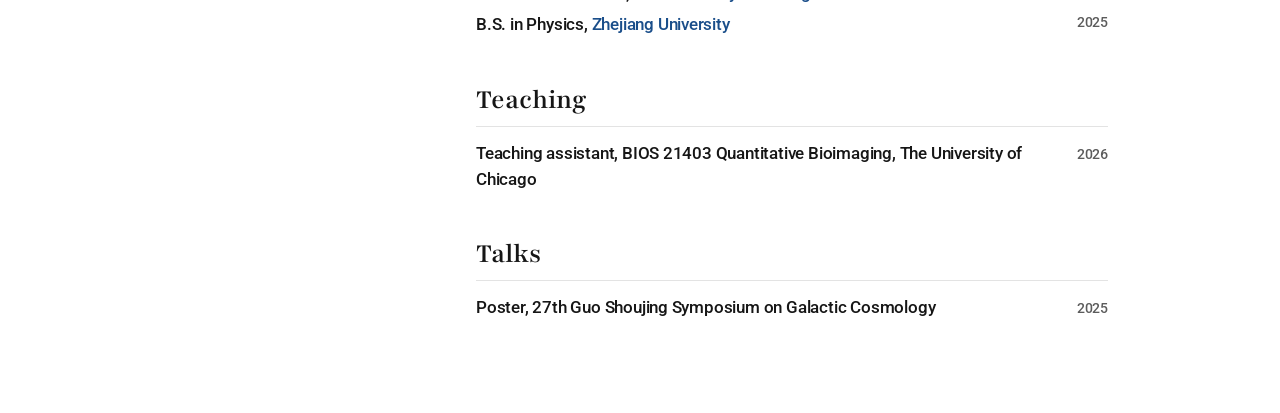
==== commit 4dd18bab: "Use Roboto for body text and sidebar schools; merge About; update tags" ====
--- a/index.html
+++ b/index.html
@@ -7,7 +7,7 @@
   <meta name="description" content="Xiaoqi Jiang. Astrophysics, numerical simulations, turbulence in the interstellar medium, and structure formation.">
   <link rel="preconnect" href="https://fonts.googleapis.com">
   <link rel="preconnect" href="https://fonts.gstatic.com" crossorigin>
-  <link href="https://fonts.googleapis.com/css2?family=Figtree:ital,wght@0,300..800;1,300..800&family=Source+Serif+4:opsz,wght@8..60,600&family=Playfair:ital,opsz,wght@0,5..1200,300..800;1,5..1200,300..800&display=swap" rel="stylesheet">
+  <link href="https://fonts.googleapis.com/css2?family=Figtree:ital,wght@0,300..800;1,300..800&family=Source+Serif+4:opsz,wght@8..60,600&family=Roboto:wght@400..700&family=Playfair:ital,opsz,wght@0,5..1200,300..800;1,5..1200,300..800&display=swap" rel="stylesheet">
   <link href="https://fonts.googleapis.com/css2?family=STIX+Two+Text&text=%CE%9B&display=swap" rel="stylesheet">
   <link rel="stylesheet" href="style.css">
 </head>
@@ -54,8 +54,6 @@
           I am an M.S. student at the <a href="https://datascience.uchicago.edu/">Data Science Institute</a>,
           <a href="https://www.uchicago.edu/">The University of Chicago</a>, where I work with Prof. <a href="https://astro.uchicago.edu/~andrey/">Andrey Kravtsov</a>.
           I am also actively working with Dr. <a href="https://changgoo.github.io/">Chang-Goo Kim</a> and Dr. <a href="https://rajsekhar33.github.io/">Rajsekhar Mohapatra</a>.
-        </p>
-        <p>
           I received my B.S. in Physics from <a href="https://www.zju.edu.cn/english/">Zhejiang University</a> in 2025,
           where I completed my thesis with Prof. <a href="https://person.zju.edu.cn/0021210">Renyue Cen</a>.
         </p>
@@ -77,8 +75,9 @@
           <li>ISM turbulence</li>
           <li>Feedback</li>
           <li>Galaxy formation</li>
-          <li>Circumgalactic medium</li>
-          <li>Intergalactic medium</li>
+          <li>CGM</li>
+          <li>IGM</li>
+          <li>Reionization</li>
           <li>Large-scale structure</li>
           <li>Numerical simulations</li>
           <li>Machine learning</li>
@@ -115,7 +114,7 @@
 
         <article class="project">
           <header>
-            <h3>Planar structures in the &Lambda;CDM universes</h3>
+            <h3>Planar structures in the <span class="sym">&Lambda;</span>CDM universes</h3>
             <span class="date">2023&ndash;2026</span>
           </header>
           <p class="meta">With Prof. Renyue Cen, in collaboration with Prof. <a href="https://phy.princeton.edu/people/p-james-peebles">P. J. E. Peebles</a></p>
@@ -132,7 +131,7 @@
           </header>
           <p>
             I built mock quasar skies for Local Group analogs in <em>N</em>-body simulations and tested how
-            unusual the observed quasar dipole and its misalignment with the CMB dipole are in &Lambda;CDM.
+            unusual the observed quasar dipole and its misalignment with the CMB dipole are in <span class="sym">&Lambda;</span>CDM.
           </p>
         </article>
       </section>
@@ -140,7 +139,7 @@
       <section id="papers">
         <h2>Papers in preparation</h2>
         <ul class="papers">
-          <li><strong>Jiang, X.</strong>, Cen, R., &amp; Peebles, P. J. E. Planar structures in the &Lambda;CDM universes.</li>
+          <li><strong>Jiang, X.</strong>, Cen, R., &amp; Peebles, P. J. E. Planar structures in the <span class="sym">&Lambda;</span>CDM universes.</li>
           <li><strong>Jiang, X.</strong> &amp; Kravtsov, A. Through thick and thin: disk shapes of dwarf galaxies as a function of baryon mass.</li>
         </ul>
       </section>
--- a/style.css
+++ b/style.css
@@ -65,7 +65,7 @@
 
 .pron { color: var(--muted); margin: 0 0 20px; font-size: 13px; }
 
-.affil { margin: 0; }
+.affil { margin: 0; font-family: Roboto, -apple-system, "Helvetica Neue", Arial, sans-serif; }
 .org {
   display: grid;
   grid-template-columns: 22px 1fr;
@@ -103,10 +103,14 @@
 
 main {
   min-width: 0;
+  font-family: Roboto, -apple-system, "Helvetica Neue", Arial, sans-serif;
+  font-weight: 500;
+  font-variant-numeric: lining-nums;
+}
+main strong, main b { font-weight: 700; }
+main h2, main h3 {
   font-family: Playfair, "STIX Two Text", Georgia, serif;
-  font-weight: 400;
   letter-spacing: 0;
-  font-variant-numeric: lining-nums;
 }
 
 section { margin-bottom: 44px; }
@@ -187,6 +191,7 @@
 .note { color: var(--muted); }
 
 .sc { font-variant: small-caps; }
+.sym { font-family: "STIX Two Text", "Times New Roman", serif; }
 
 footer {
   font-size: 13px;
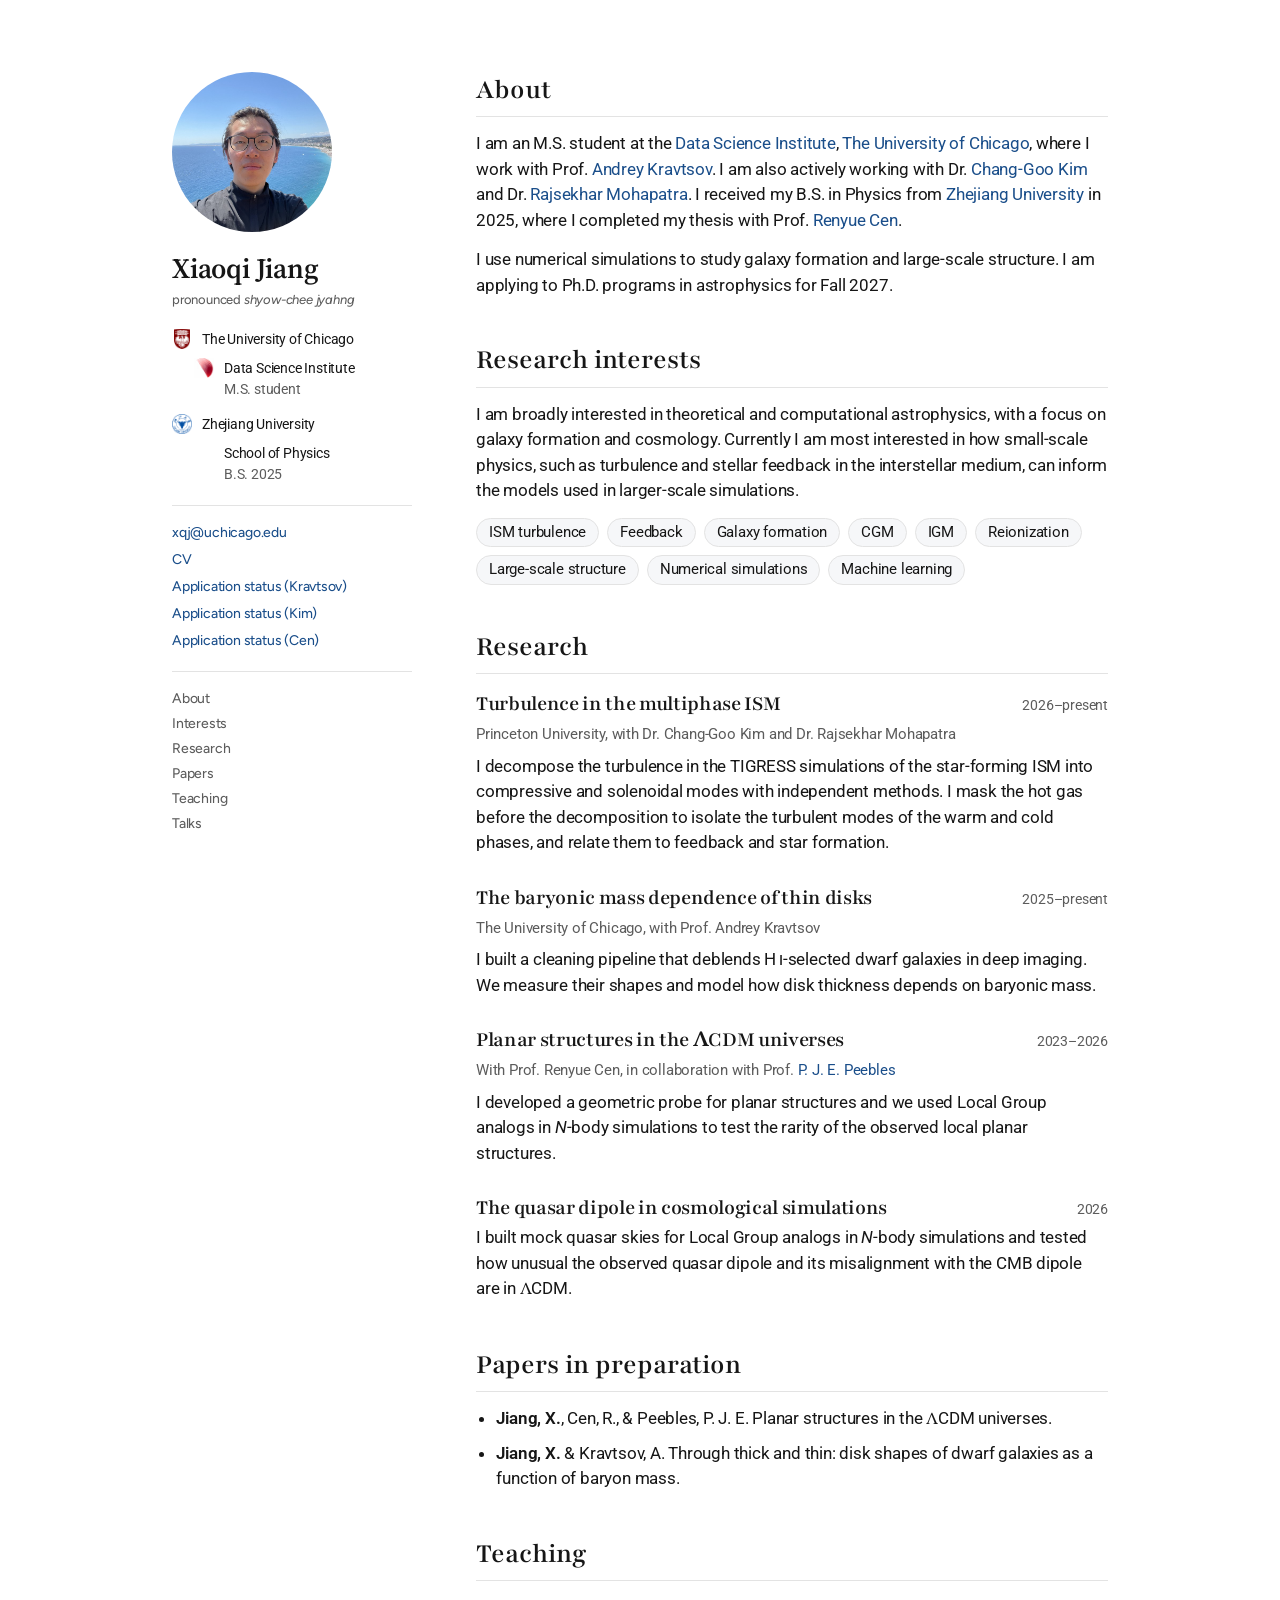
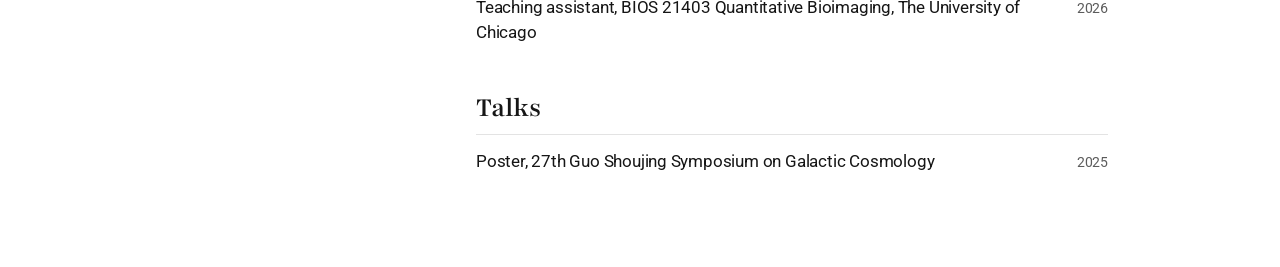
==== commit af6c2c79: "Lighter body weight, remove Education, larger project titles" ====
--- a/index.html
+++ b/index.html
@@ -40,7 +40,6 @@
         <a href="#interests">Interests</a>
         <a href="#research">Research</a>
         <a href="#papers">Papers</a>
-        <a href="#education">Education</a>
         <a href="#teaching">Teaching</a>
         <a href="#talks">Talks</a>
       </nav>
@@ -144,16 +143,6 @@
         </ul>
       </section>
 
-      <section id="education">
-        <h2>Education</h2>
-        <dl class="edu">
-          <dt>M.S. in Data Science, <a href="https://www.uchicago.edu/">The University of Chicago</a></dt>
-          <dd>expected 2026</dd>
-          <dt>B.S. in Physics, <a href="https://www.zju.edu.cn/english/">Zhejiang University</a></dt>
-          <dd>2025</dd>
-        </dl>
-      </section>
-
       <section id="teaching">
         <h2>Teaching</h2>
         <ul class="plain">
--- a/style.css
+++ b/style.css
@@ -65,7 +65,7 @@
 
 .pron { color: var(--muted); margin: 0 0 20px; font-size: 13px; }
 
-.affil { margin: 0; font-family: Roboto, -apple-system, "Helvetica Neue", Arial, sans-serif; }
+.affil { margin: 0; font-family: Roboto, -apple-system, "Helvetica Neue", Arial, sans-serif; font-weight: 400; }
 .org {
   display: grid;
   grid-template-columns: 22px 1fr;
@@ -104,10 +104,10 @@
 main {
   min-width: 0;
   font-family: Roboto, -apple-system, "Helvetica Neue", Arial, sans-serif;
-  font-weight: 500;
+  font-weight: 400;
   font-variant-numeric: lining-nums;
 }
-main strong, main b { font-weight: 700; }
+main strong, main b { font-weight: 600; }
 main h2, main h3 {
   font-family: Playfair, "STIX Two Text", Georgia, serif;
   letter-spacing: 0;
@@ -151,7 +151,7 @@
   gap: 16px;
 }
 .project h3 {
-  font-size: 19.5px;
+  font-size: 22px;
   letter-spacing: -0.015em;
   font-weight: 600;
   margin: 0;
@@ -170,14 +170,6 @@
 
 .papers { padding-left: 1.2em; margin: 0; }
 .papers li { margin-bottom: 8px; }
-
-.edu {
-  display: grid;
-  grid-template-columns: 1fr auto;
-  gap: 6px 16px;
-  margin: 0;
-}
-.edu dd { margin: 0; text-align: right; font-size: 14px; color: var(--muted); align-self: baseline; }
 
 .plain { list-style: none; padding: 0; margin: 0 0 14px; }
 .plain li {
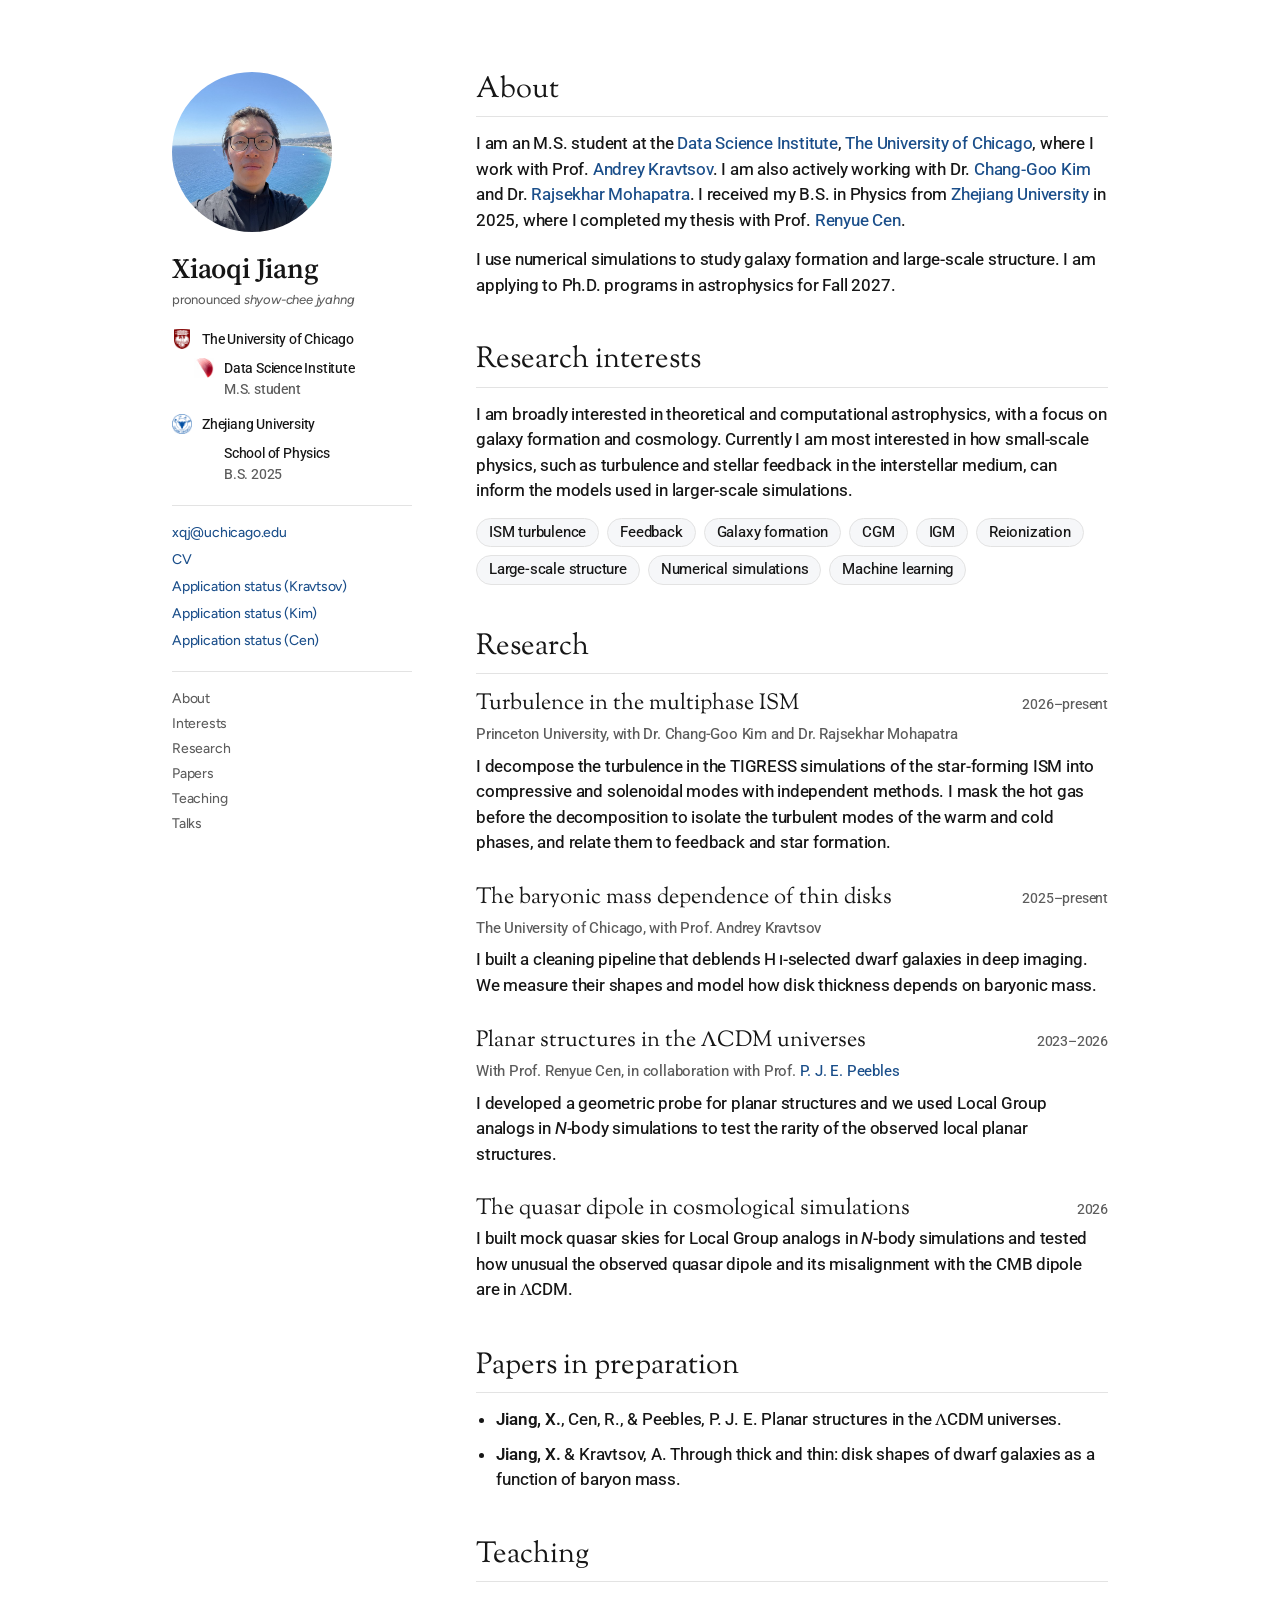
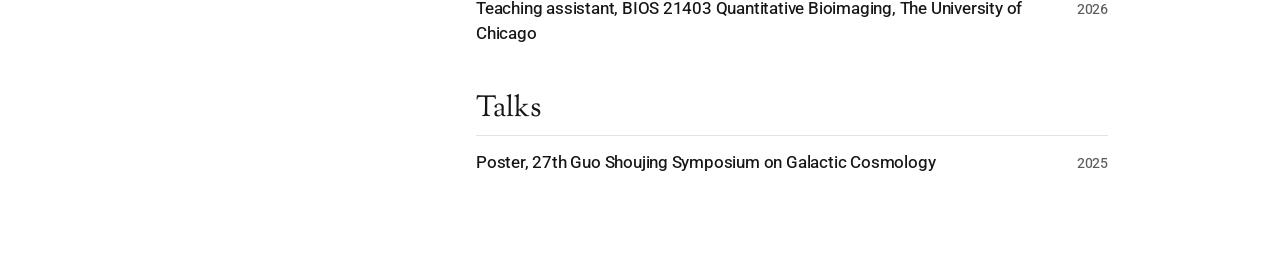
==== commit 23bb53d3: "Site: section headings in Sorts Mill Goudy (regular weight)" ====
--- a/index.html
+++ b/index.html
@@ -7,7 +7,7 @@
   <meta name="description" content="Xiaoqi Jiang. Astrophysics, numerical simulations, turbulence in the interstellar medium, and structure formation.">
   <link rel="preconnect" href="https://fonts.googleapis.com">
   <link rel="preconnect" href="https://fonts.gstatic.com" crossorigin>
-  <link href="https://fonts.googleapis.com/css2?family=Figtree:ital,wght@0,300..800;1,300..800&family=Source+Serif+4:opsz,wght@8..60,600&family=Roboto:wght@400..700&family=Playfair:ital,opsz,wght@0,5..1200,300..800;1,5..1200,300..800&display=swap" rel="stylesheet">
+  <link href="https://fonts.googleapis.com/css2?family=Figtree:ital,wght@0,300..800;1,300..800&family=Source+Serif+4:opsz,wght@8..60,600&family=Roboto:wght@400..700&family=Sorts+Mill+Goudy&display=swap" rel="stylesheet">
   <link href="https://fonts.googleapis.com/css2?family=STIX+Two+Text&text=%CE%9B&display=swap" rel="stylesheet">
   <link rel="stylesheet" href="style.css">
 </head>
--- a/style.css
+++ b/style.css
@@ -65,7 +65,7 @@
 
 .pron { color: var(--muted); margin: 0 0 20px; font-size: 13px; }
 
-.affil { margin: 0; font-family: Roboto, -apple-system, "Helvetica Neue", Arial, sans-serif; font-weight: 400; }
+.affil { margin: 0; font-family: Roboto, -apple-system, "Helvetica Neue", Arial, sans-serif; font-weight: 450; }
 .org {
   display: grid;
   grid-template-columns: 22px 1fr;
@@ -104,12 +104,13 @@
 main {
   min-width: 0;
   font-family: Roboto, -apple-system, "Helvetica Neue", Arial, sans-serif;
-  font-weight: 400;
+  font-weight: 450;
   font-variant-numeric: lining-nums;
 }
 main strong, main b { font-weight: 600; }
 main h2, main h3 {
-  font-family: Playfair, "STIX Two Text", Georgia, serif;
+  font-family: "Sorts Mill Goudy", "STIX Two Text", Georgia, serif;
+  font-weight: 400;
   letter-spacing: 0;
 }
 
@@ -152,8 +153,8 @@
 }
 .project h3 {
   font-size: 22px;
-  letter-spacing: -0.015em;
-  font-weight: 600;
+  letter-spacing: 0;
+  font-weight: 400;
   margin: 0;
 }
 .meta {
